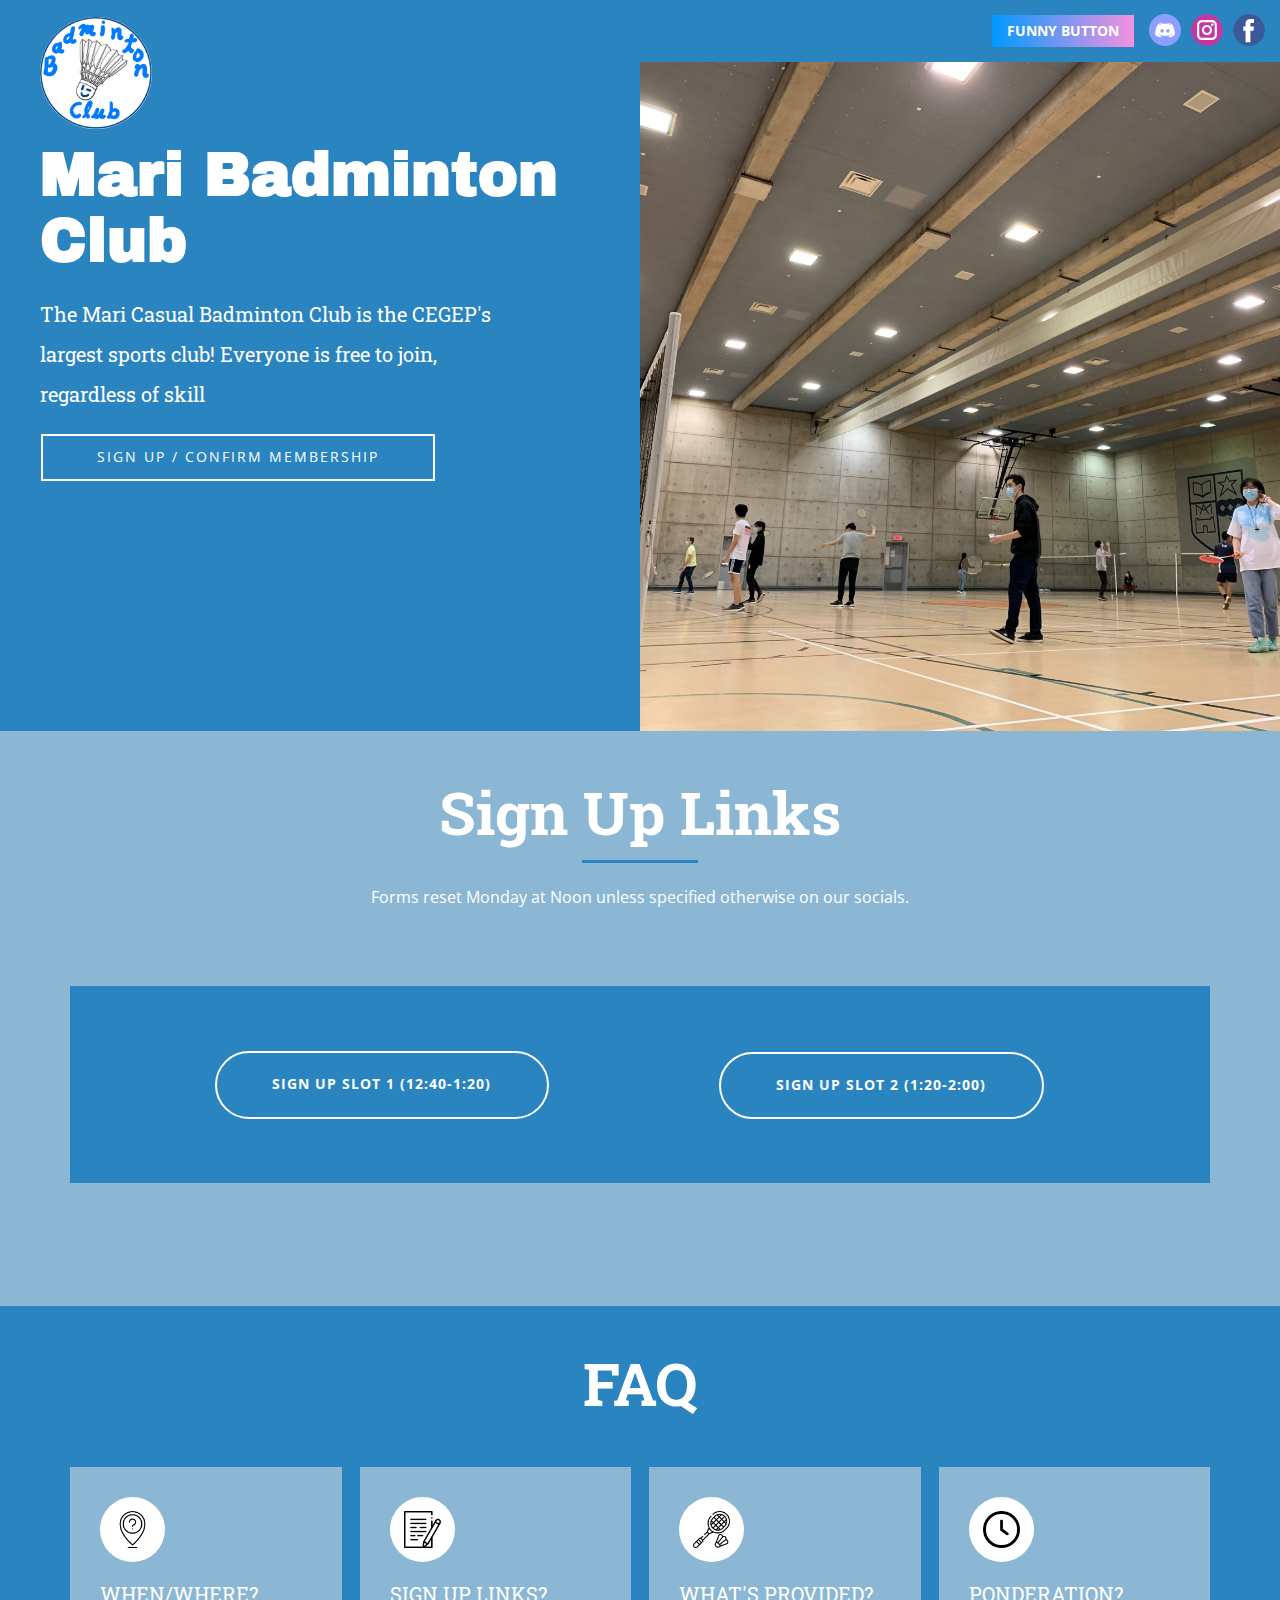
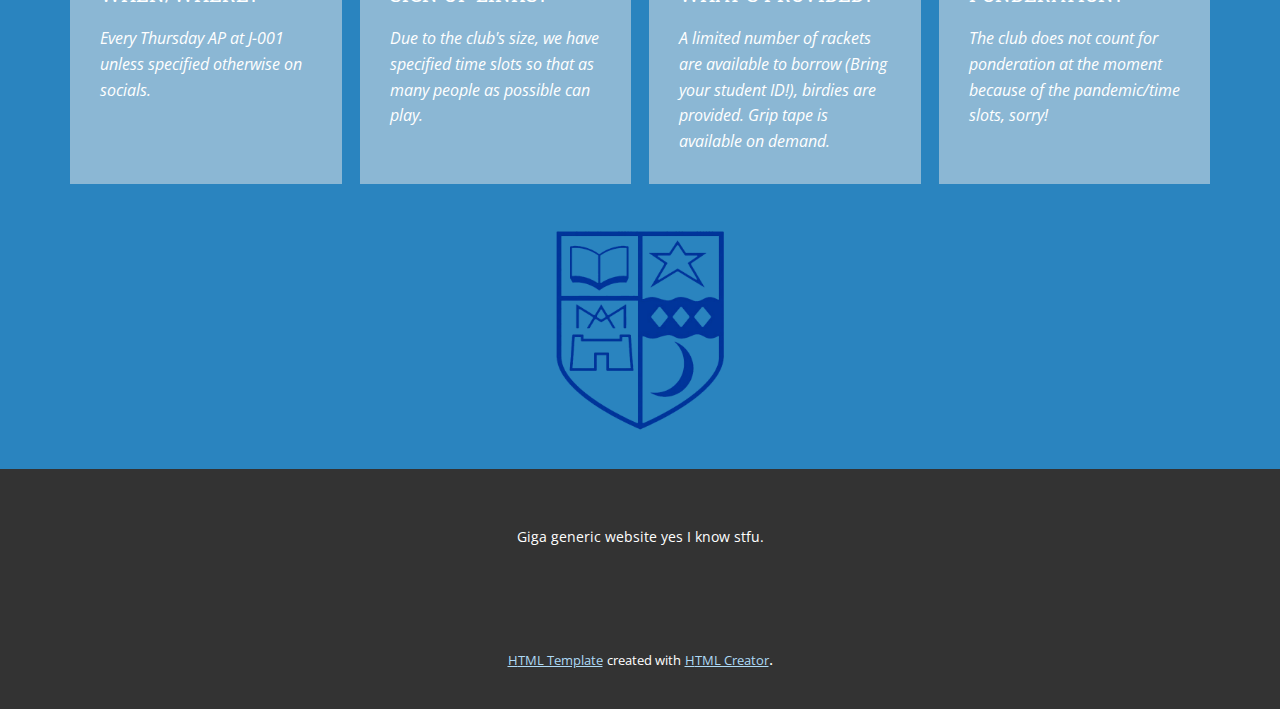
==== index.html @ ca7cb6f6 "Added FIles" ====
<!DOCTYPE html>
<html style="font-size: 16px;">
  <head>
    <meta name="viewport" content="width=device-width, initial-scale=1.0">
    <meta charset="utf-8">
    <meta name="keywords" content="Sport Club, About Gym, Our sports club is open!, Come workout with us, Membership Benefits, Contact Us">
    <meta name="description" content="">
    <meta name="page_type" content="np-template-header-footer-from-plugin">
    <title>Marianopolis Badminton Club</title>
    <link rel="stylesheet" href="nicepage.css" media="screen">
<link rel="stylesheet" href="Marianopolis-Badminton-Club.css" media="screen">
    <script class="u-script" type="text/javascript" src="jquery.js" defer=""></script>
    <script class="u-script" type="text/javascript" src="nicepage.js" defer=""></script>
    <meta name="generator" content="Nicepage 4.5.4, nicepage.com">
    <link id="u-theme-google-font" rel="stylesheet" href="https://fonts.googleapis.com/css?family=Roboto+Slab:100,200,300,400,500,600,700,800,900|Open+Sans:300,300i,400,400i,500,500i,600,600i,700,700i,800,800i">
    <link id="u-page-google-font" rel="stylesheet" href="https://fonts.googleapis.com/css?family=Archivo+Black:400">
    
    
    
    
    <script type="application/ld+json">{
		"@context": "http://schema.org",
		"@type": "Organization",
		"name": "",
		"sameAs": [
				"https://discord.gg/cXCWYd5EyZ",
				"https://instagram.com/maribadmintonclub?r=nametag",
				"https://www.facebook.com/groups/233192931981322/"
		]
}</script>
    <meta name="theme-color" content="#2a84bf">
    <meta property="og:title" content="Marianopolis Badminton Club">
    <meta property="og:type" content="website">
  </head>
  <body data-home-page="Marianopolis-Badminton-Club.html" data-home-page-title="Marianopolis Badminton Club" class="u-body u-custom-color-2 u-xl-mode"><header class="u-clearfix u-custom-color-2 u-header u-valign-middle u-header" id="sec-61e0"><div class="u-align-right u-container-style u-group u-group-1">
        <div class="u-container-layout">
          <div class="u-social-icons u-spacing-10 u-social-icons-1">
            <a class="u-social-url" target="_blank" data-type="Custom" title="Discord" href="https://discord.gg/cXCWYd5EyZ"><span class="u-file-icon u-icon u-social-custom u-social-icon u-icon-1"><img src="images/iu-21.png" alt=""></span>
            </a>
            <a class="u-social-url" title="instagram" target="_blank" href="https://instagram.com/maribadmintonclub?r=nametag"><span class="u-icon u-social-icon u-social-instagram u-icon-2"><svg class="u-svg-link" preserveAspectRatio="xMidYMin slice" viewBox="0 0 112 112" style=""><use xmlns:xlink="http://www.w3.org/1999/xlink" xlink:href="#svg-11bf"></use></svg><svg class="u-svg-content" viewBox="0 0 112 112" x="0" y="0" id="svg-11bf"><circle fill="currentColor" cx="56.1" cy="56.1" r="55"></circle><path fill="#FFFFFF" d="M55.9,38.2c-9.9,0-17.9,8-17.9,17.9C38,66,46,74,55.9,74c9.9,0,17.9-8,17.9-17.9C73.8,46.2,65.8,38.2,55.9,38.2
z M55.9,66.4c-5.7,0-10.3-4.6-10.3-10.3c-0.1-5.7,4.6-10.3,10.3-10.3c5.7,0,10.3,4.6,10.3,10.3C66.2,61.8,61.6,66.4,55.9,66.4z"></path><path fill="#FFFFFF" d="M74.3,33.5c-2.3,0-4.2,1.9-4.2,4.2s1.9,4.2,4.2,4.2s4.2-1.9,4.2-4.2S76.6,33.5,74.3,33.5z"></path><path fill="#FFFFFF" d="M73.1,21.3H38.6c-9.7,0-17.5,7.9-17.5,17.5v34.5c0,9.7,7.9,17.6,17.5,17.6h34.5c9.7,0,17.5-7.9,17.5-17.5V38.8
C90.6,29.1,82.7,21.3,73.1,21.3z M83,73.3c0,5.5-4.5,9.9-9.9,9.9H38.6c-5.5,0-9.9-4.5-9.9-9.9V38.8c0-5.5,4.5-9.9,9.9-9.9h34.5
c5.5,0,9.9,4.5,9.9,9.9V73.3z"></path></svg></span>
            </a>
            <a class="u-social-url" title="facebook" target="_blank" href="https://www.facebook.com/groups/233192931981322/"><span class="u-icon u-social-facebook u-social-icon u-icon-3"><svg class="u-svg-link" preserveAspectRatio="xMidYMin slice" viewBox="0 0 112 112" style=""><use xmlns:xlink="http://www.w3.org/1999/xlink" xlink:href="#svg-a2ab"></use></svg><svg class="u-svg-content" viewBox="0 0 112 112" x="0" y="0" id="svg-a2ab"><circle fill="currentColor" cx="56.1" cy="56.1" r="55"></circle><path fill="#FFFFFF" d="M73.5,31.6h-9.1c-1.4,0-3.6,0.8-3.6,3.9v8.5h12.6L72,58.3H60.8v40.8H43.9V58.3h-8V43.9h8v-9.2
c0-6.7,3.1-17,17-17h12.5v13.9H73.5z"></path></svg></span>
            </a>
          </div>
          <a href="https://www.youtube.com/shorts/AWOyEIuVzzQ" class="u-border-none u-btn u-button-style u-gradient u-none u-text-body-alt-color u-btn-1" target="_blank">Funny button</a>
        </div>
      </div></header> 
    <section class="u-clearfix u-valign-middle-lg u-valign-middle-xl u-section-1" id="carousel_bebf">
      <div class="u-clearfix u-expanded-width u-layout-wrap u-layout-wrap-1">
        <div class="u-layout">
          <div class="u-layout-row">
            <div class="u-container-style u-custom-color-2 u-layout-cell u-size-30-lg u-size-30-xl u-size-33-md u-size-33-sm u-size-33-xs u-layout-cell-1">
              <div class="u-container-layout u-container-layout-1">
                <div class="u-image u-image-circle u-preserve-proportions u-image-1" alt="" data-image-width="1370" data-image-height="1370"></div>
                <h1 class="u-custom-font u-text u-text-body-alt-color u-text-1">Mari Badminton Club</h1>
                <div class="u-align-left u-container-style u-group u-group-1">
                  <div class="u-container-layout">
                    <p class="u-custom-font u-heading-font u-text u-text-2">The Mari Casual Badminton Club is the CEGEP's largest sports club! Everyone is free to join, regardless of skill</p>
                    <a href="https://docs.google.com/forms/u/0/?tgif=d" class="u-border-2 u-border-active-white u-border-hover-white u-border-white u-btn u-button-style u-hover-custom-color-2 u-none u-text-active-white u-text-body-alt-color u-text-hover-white u-btn-1">Sign Up / Confirm Membership<br>
                    </a>
                  </div>
                </div>
              </div>
            </div>
            <div class="u-container-style u-image u-layout-cell u-size-27-md u-size-27-sm u-size-27-xs u-size-30-lg u-size-30-xl u-image-2" data-image-width="4032" data-image-height="3024">
              <div class="u-container-layout u-valign-bottom-md u-valign-bottom-sm u-valign-bottom-xs u-container-layout-3"></div>
            </div>
          </div>
        </div>
      </div>
    </section>
    <section class="u-align-center u-clearfix u-custom-color-3 u-section-2" id="carousel_9475">
      <div class="u-clearfix u-sheet u-sheet-1">
        <h1 class="u-text u-text-1">Sign Up Links</h1>
        <div class="u-border-3 u-border-custom-color-2 u-line u-line-horizontal u-line-1"></div>
        <p class="u-text u-text-2">Forms reset Monday at Noon unless specified otherwise on our socials.</p>
        <div class="u-custom-color-2 u-expanded-width u-shape u-shape-rectangle u-shape-1"></div>
        <div class="u-clearfix u-expanded-width-md u-expanded-width-sm u-expanded-width-xs u-gutter-30 u-layout-wrap u-layout-wrap-1">
          <div class="u-layout" style="">
            <div class="u-layout-row" style="">
              <div class="u-container-style u-layout-cell u-left-cell u-size-60 u-layout-cell-1">
                <div class="u-container-layout u-container-layout-1">
                  <a href="https://forms.gle/CXZEc7ZyULWpKuLK6" class="u-border-2 u-border-hover-white u-border-white u-btn u-btn-round u-button-style u-none u-radius-50 u-btn-1" target="_blank">Sign up slot 1 (12:40-1:20)</a>
                  <a href="https://forms.gle/Vssh97PdJcnuQFZB7" class="u-border-2 u-border-hover-white u-border-white u-btn u-btn-round u-button-style u-none u-radius-50 u-btn-2" target="_blank"> Sign up slot 2 (1:20-2:00)</a>
                </div>
              </div>
            </div>
          </div>
        </div>
      </div>
    </section>
    <section class="u-align-center u-clearfix u-custom-color-2 u-section-3" id="carousel_7eb9">
      <div class="u-clearfix u-sheet u-sheet-1">
        <h1 class="u-text u-text-1">FAQ</h1>
        <div class="u-expanded-width u-list u-list-1">
          <div class="u-repeater u-repeater-1">
            <div class="u-align-left u-container-style u-custom-color-3 u-list-item u-repeater-item u-list-item-1">
              <div class="u-container-layout u-similar-container u-container-layout-1"><span class="u-file-icon u-icon u-icon-circle u-spacing-14 u-white u-icon-1"><img src="images/309173.png" alt=""></span>
                <h5 class="u-text u-text-2">When/Where?</h5>
                <p class="u-text u-text-3">Every Thursday AP at J-001 unless specified otherwise on socials.</p>
              </div>
            </div>
            <div class="u-align-left u-container-style u-custom-color-3 u-list-item u-repeater-item u-list-item-2">
              <div class="u-container-layout u-similar-container u-container-layout-2"><span class="u-file-icon u-icon u-icon-circle u-spacing-14 u-white u-icon-2"><img src="images/3447545.png" alt=""></span>
                <h5 class="u-text u-text-4">Sign up links?</h5>
                <p class="u-text u-text-5">Due to the club's size, we have specified time slots so that as many people as possible can play.</p>
              </div>
            </div>
            <div class="u-align-left u-container-style u-custom-color-3 u-list-item u-repeater-item u-list-item-3">
              <div class="u-container-layout u-similar-container u-container-layout-3"><span class="u-file-icon u-icon u-icon-circle u-spacing-14 u-white u-icon-3"><img src="images/2633874.png" alt=""></span>
                <h5 class="u-text u-text-6">What's Provided?</h5>
                <p class="u-text u-text-7">A limited number of rackets are available to borrow (Bring your student ID!), birdies are provided. Grip tape is available on demand.</p>
              </div>
            </div>
            <div class="u-align-left u-container-style u-custom-color-3 u-list-item u-repeater-item u-list-item-4">
              <div class="u-container-layout u-similar-container u-container-layout-4"><span class="u-file-icon u-icon u-icon-circle u-spacing-14 u-white u-icon-4"><img src="images/992700.png" alt=""></span>
                <h5 class="u-text u-text-8">Ponderation?</h5>
                <p class="u-text u-text-9">The club does not count for ponderation at the moment because of the pandemic/time slots, sorry!</p>
              </div>
            </div>
          </div>
        </div>
        <img class="u-image u-image-default u-preserve-proportions u-image-1" src="images/iu-41.png" alt="" data-image-width="1280" data-image-height="1280">
      </div>
    </section>
    
    
    <footer class="u-align-center u-clearfix u-footer u-grey-80 u-footer" id="sec-41c3"><div class="u-clearfix u-sheet u-sheet-1">
        <p class="u-small-text u-text u-text-variant u-text-1">Giga generic website yes I know stfu.</p>
      </div></footer>
    <section class="u-backlink u-clearfix u-grey-80">
      <a class="u-link" href="https://nicepage.com/html-templates" target="_blank">
        <span>HTML Template</span>
      </a>
      <p class="u-text">
        <span>created with</span>
      </p>
      <a class="u-link" href="https://nicepage.com/html-website-builder" target="_blank">
        <span>HTML Creator</span>
      </a>. 
    </section><span style="height: 64px; width: 64px; margin-left: 0px; margin-right: auto; margin-top: 0px; right: 35px; bottom: 35px;" class="u-back-to-top u-border-2 u-border-white u-hidden-xs u-icon u-icon-circle u-opacity u-opacity-85 u-spacing-10 u-text-white" data-href="#">
        <svg class="u-svg-link" preserveAspectRatio="xMidYMin slice" viewBox="0 0 551.13 551.13"><use xmlns:xlink="http://www.w3.org/1999/xlink" xlink:href="#svg-1d98"></use></svg>
        <svg class="u-svg-content" enable-background="new 0 0 551.13 551.13" viewBox="0 0 551.13 551.13" xmlns="http://www.w3.org/2000/svg" id="svg-1d98"><path d="m275.565 189.451 223.897 223.897h51.668l-275.565-275.565-275.565 275.565h51.668z"></path></svg>
    </span>
  </body>
</html>
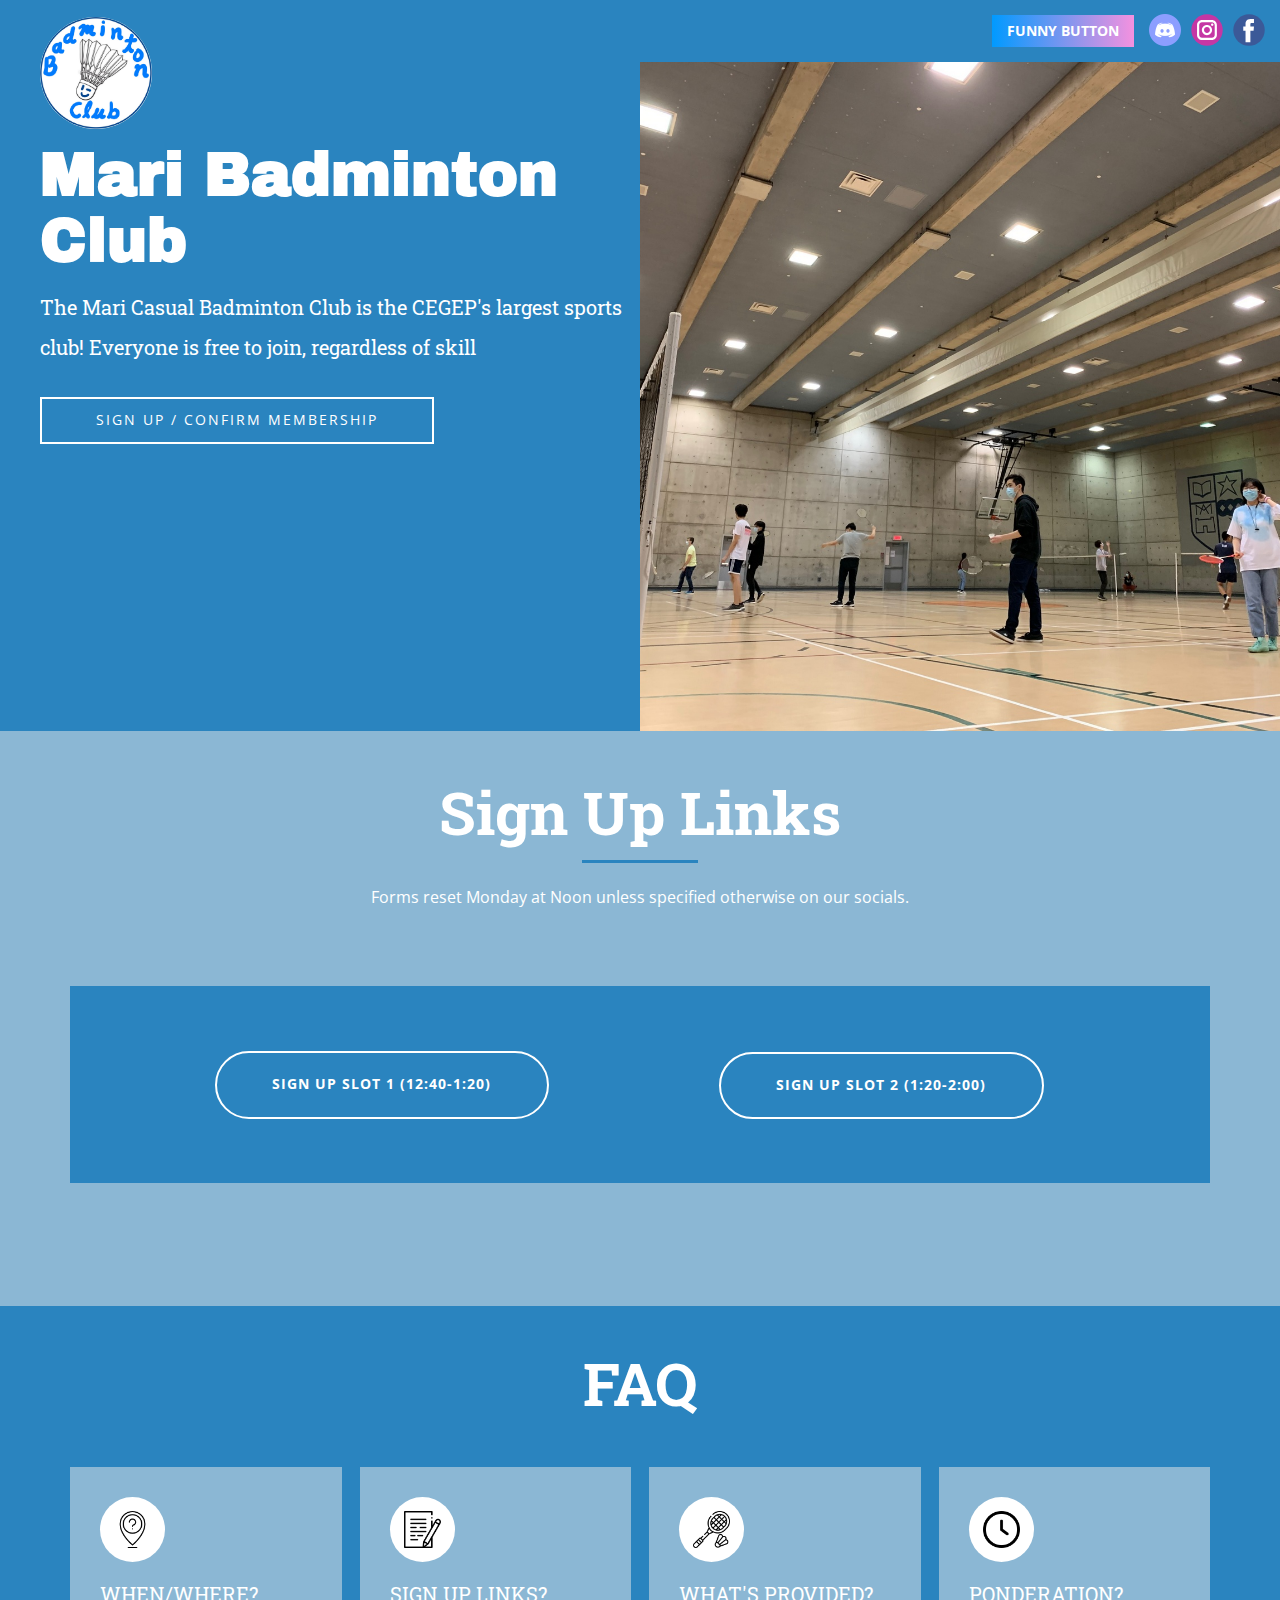
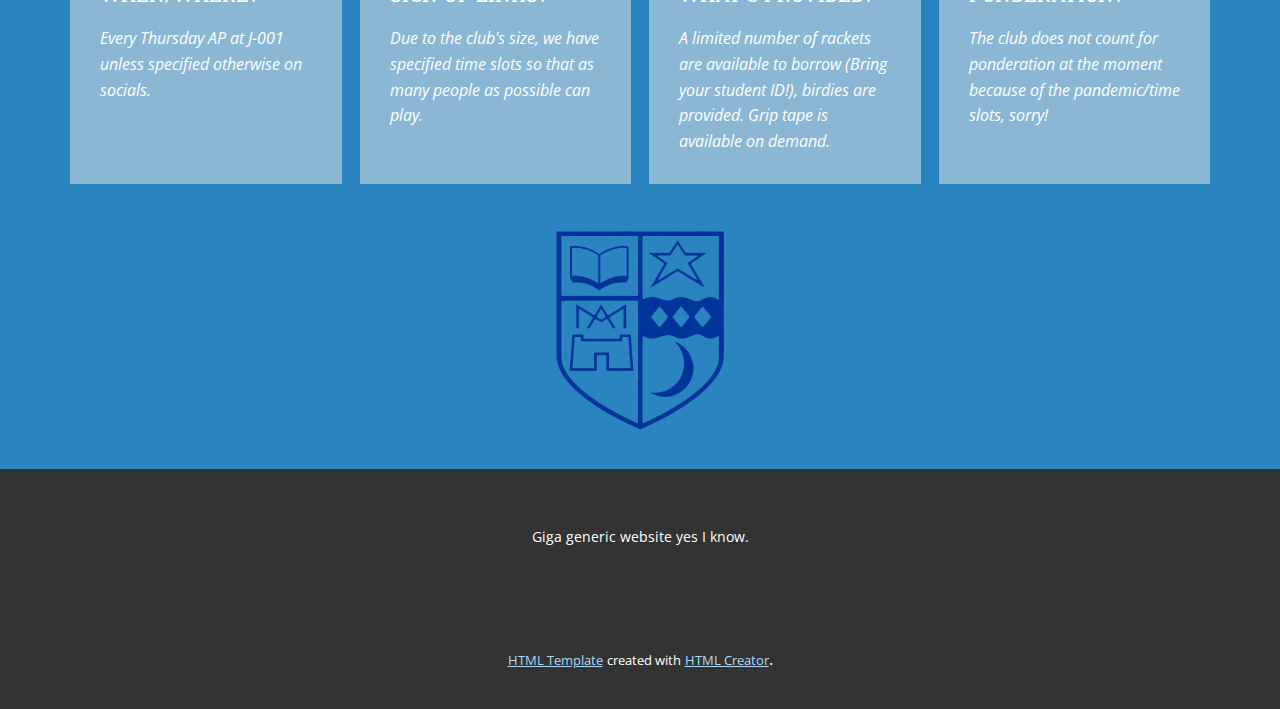
==== commit f244790e: "Optimize for phone" ====
--- a/index.html
+++ b/index.html
@@ -53,21 +53,17 @@
       <div class="u-clearfix u-expanded-width u-layout-wrap u-layout-wrap-1">
         <div class="u-layout">
           <div class="u-layout-row">
-            <div class="u-container-style u-custom-color-2 u-layout-cell u-size-30-lg u-size-30-xl u-size-33-md u-size-33-sm u-size-33-xs u-layout-cell-1">
+            <div class="u-container-style u-custom-color-2 u-layout-cell u-size-30-xl u-size-31-lg u-size-33-md u-size-33-sm u-size-33-xs u-layout-cell-1">
               <div class="u-container-layout u-container-layout-1">
                 <div class="u-image u-image-circle u-preserve-proportions u-image-1" alt="" data-image-width="1370" data-image-height="1370"></div>
-                <h1 class="u-custom-font u-text u-text-body-alt-color u-text-1">Mari Badminton Club</h1>
-                <div class="u-align-left u-container-style u-group u-group-1">
-                  <div class="u-container-layout">
-                    <p class="u-custom-font u-heading-font u-text u-text-2">The Mari Casual Badminton Club is the CEGEP's largest sports club! Everyone is free to join, regardless of skill</p>
-                    <a href="https://docs.google.com/forms/u/0/?tgif=d" class="u-border-2 u-border-active-white u-border-hover-white u-border-white u-btn u-button-style u-hover-custom-color-2 u-none u-text-active-white u-text-body-alt-color u-text-hover-white u-btn-1">Sign Up / Confirm Membership<br>
-                    </a>
-                  </div>
-                </div>
+                <h1 class="u-custom-font u-text u-text-body-alt-color u-text-default-xs u-text-1">Mari Badminton Club</h1>
+                <p class="u-custom-font u-heading-font u-text u-text-default-xs u-text-2"> The Mari Casual Badminton Club is the CEGEP's largest sports club! Everyone is free to join, regardless of skill</p>
+                <a href="https://forms.gle/B1RVdjzQc3L1shP78" class="u-border-2 u-border-active-white u-border-hover-white u-border-white u-btn u-button-style u-hover-custom-color-2 u-none u-text-active-white u-text-body-alt-color u-text-hover-white u-btn-1" target="_blank">Sign Up / Confirm Membership<br>
+                </a>
               </div>
             </div>
-            <div class="u-container-style u-image u-layout-cell u-size-27-md u-size-27-sm u-size-27-xs u-size-30-lg u-size-30-xl u-image-2" data-image-width="4032" data-image-height="3024">
-              <div class="u-container-layout u-valign-bottom-md u-valign-bottom-sm u-valign-bottom-xs u-container-layout-3"></div>
+            <div class="u-container-style u-image u-layout-cell u-size-27-md u-size-27-sm u-size-27-xs u-size-29-lg u-size-30-xl u-image-2" data-image-width="4032" data-image-height="3024">
+              <div class="u-container-layout u-valign-bottom-md u-valign-bottom-sm u-valign-bottom-xs u-container-layout-2"></div>
             </div>
           </div>
         </div>
@@ -130,7 +126,7 @@
     
     
     <footer class="u-align-center u-clearfix u-footer u-grey-80 u-footer" id="sec-41c3"><div class="u-clearfix u-sheet u-sheet-1">
-        <p class="u-small-text u-text u-text-variant u-text-1">Giga generic website yes I know stfu.</p>
+        <p class="u-small-text u-text u-text-variant u-text-1">Giga generic website yes I know.</p>
       </div></footer>
     <section class="u-backlink u-clearfix u-grey-80">
       <a class="u-link" href="https://nicepage.com/html-templates" target="_blank">
--- a/Marianopolis-Badminton-Club.css
+++ b/Marianopolis-Badminton-Club.css
@@ -26,19 +26,13 @@
 .u-section-1 .u-text-1 {
   font-family: "Archivo Black";
   font-size: 3.75rem;
-  margin: 13px 20px 0 40px;
-}
-
-.u-section-1 .u-group-1 {
-  width: 460px;
-  min-height: 186px;
-  margin: 20px auto 0 40px;
+  margin: 13px auto 0 40px;
 }
 
 .u-section-1 .u-text-2 {
   font-size: 1.25rem;
   line-height: 2;
-  margin: 0;
+  margin: 13px auto 0 40px;
 }
 
 .u-section-1 .u-btn-1 {
@@ -47,7 +41,7 @@
   font-size: 0.875rem;
   letter-spacing: 2px;
   font-weight: 400;
-  margin: 20px auto 0 1px;
+  margin: 30px auto 0 40px;
   padding: 10px 54px;
 }
 
@@ -57,7 +51,7 @@
   background-position: 50% 50%;
 }
 
-.u-section-1 .u-container-layout-3 {
+.u-section-1 .u-container-layout-2 {
   padding: 30px 0 60px;
 }
 
@@ -75,13 +69,21 @@
     min-height: 629px;
   }
 
-  .u-section-1 .u-container-layout-1 {
-    padding-left: 22px;
-    padding-right: 22px;
+  .u-section-1 .u-image-1 {
+    margin-left: 62px;
   }
 
   .u-section-1 .u-text-1 {
-    margin-right: 0;
+    margin-left: 34px;
+  }
+
+  .u-section-1 .u-text-2 {
+    margin-left: 34px;
+  }
+
+  .u-section-1 .u-btn-1 {
+    margin-top: 13px;
+    margin-left: 34px;
   }
 
   .u-section-1 .u-image-2 {
@@ -98,27 +100,28 @@
     min-height: 641px;
   }
 
-  .u-section-1 .u-container-layout-1 {
-    padding: 5px 0;
+  .u-section-1 .u-image-1 {
+    margin-top: -40px;
   }
 
   .u-section-1 .u-text-1 {
     font-size: 3rem;
-  }
-
-  .u-section-1 .u-group-1 {
-    width: 396px;
+    margin-left: 13px;
+  }
+
+  .u-section-1 .u-text-2 {
+    margin-left: 13px;
   }
 
   .u-section-1 .u-btn-1 {
-    margin-left: 0;
+    margin-left: 13px;
   }
 
   .u-section-1 .u-image-2 {
     min-height: 641px;
   }
 
-  .u-section-1 .u-container-layout-3 {
+  .u-section-1 .u-container-layout-2 {
     padding-top: 19px;
     padding-bottom: 19px;
   }
@@ -130,12 +133,11 @@
   }
 
   .u-section-1 .u-layout-cell-1 {
-    min-height: 581px;
     order: 1;
+    min-height: 100px;
   }
 
   .u-section-1 .u-container-layout-1 {
-    padding-top: 0;
     padding-left: 15px;
     padding-right: 15px;
   }
@@ -145,12 +147,11 @@
   }
 
   .u-section-1 .u-text-1 {
-    width: auto;
     margin-top: 8px;
   }
 
-  .u-section-1 .u-group-1 {
-    margin-top: 6px;
+  .u-section-1 .u-text-2 {
+    margin-top: 19px;
   }
 
   .u-section-1 .u-image-2 {
@@ -161,7 +162,7 @@
 
 @media (max-width: 575px) {
    .u-section-1 {
-    min-height: 1360px;
+    min-height: 955px;
   }
 
   .u-section-1 .u-layout-wrap-1 {
@@ -171,40 +172,40 @@
   }
 
   .u-section-1 .u-layout-cell-1 {
-    min-height: 575px;
+    min-height: 581px;
   }
 
   .u-section-1 .u-container-layout-1 {
-    padding-bottom: 0;
-    padding-left: 14px;
-    padding-right: 14px;
+    padding-left: 0;
+    padding-right: 0;
   }
 
   .u-section-1 .u-image-1 {
-    margin-top: 25px;
+    margin-top: 29px;
+    margin-left: 9px;
   }
 
   .u-section-1 .u-text-1 {
     font-size: 3.75rem;
-  }
-
-  .u-section-1 .u-group-1 {
-    width: 340px;
-    min-height: 226px;
-    margin: 50px 32px -44px auto;
+    margin-top: 11px;
+    margin-left: 22px;
+  }
+
+  .u-section-1 .u-text-2 {
+    margin-top: 36px;
+    margin-left: 22px;
   }
 
   .u-section-1 .u-btn-1 {
-    margin-right: 0;
-    padding-left: 29px;
-    padding-right: 29px;
+    margin-top: 29px;
+    margin-left: 22px;
   }
 
   .u-section-1 .u-image-2 {
-    min-height: 708px;
-  }
-
-  .u-section-1 .u-container-layout-3 {
+    min-height: 293px;
+  }
+
+  .u-section-1 .u-container-layout-2 {
     padding-left: 28px;
     padding-right: 28px;
   }
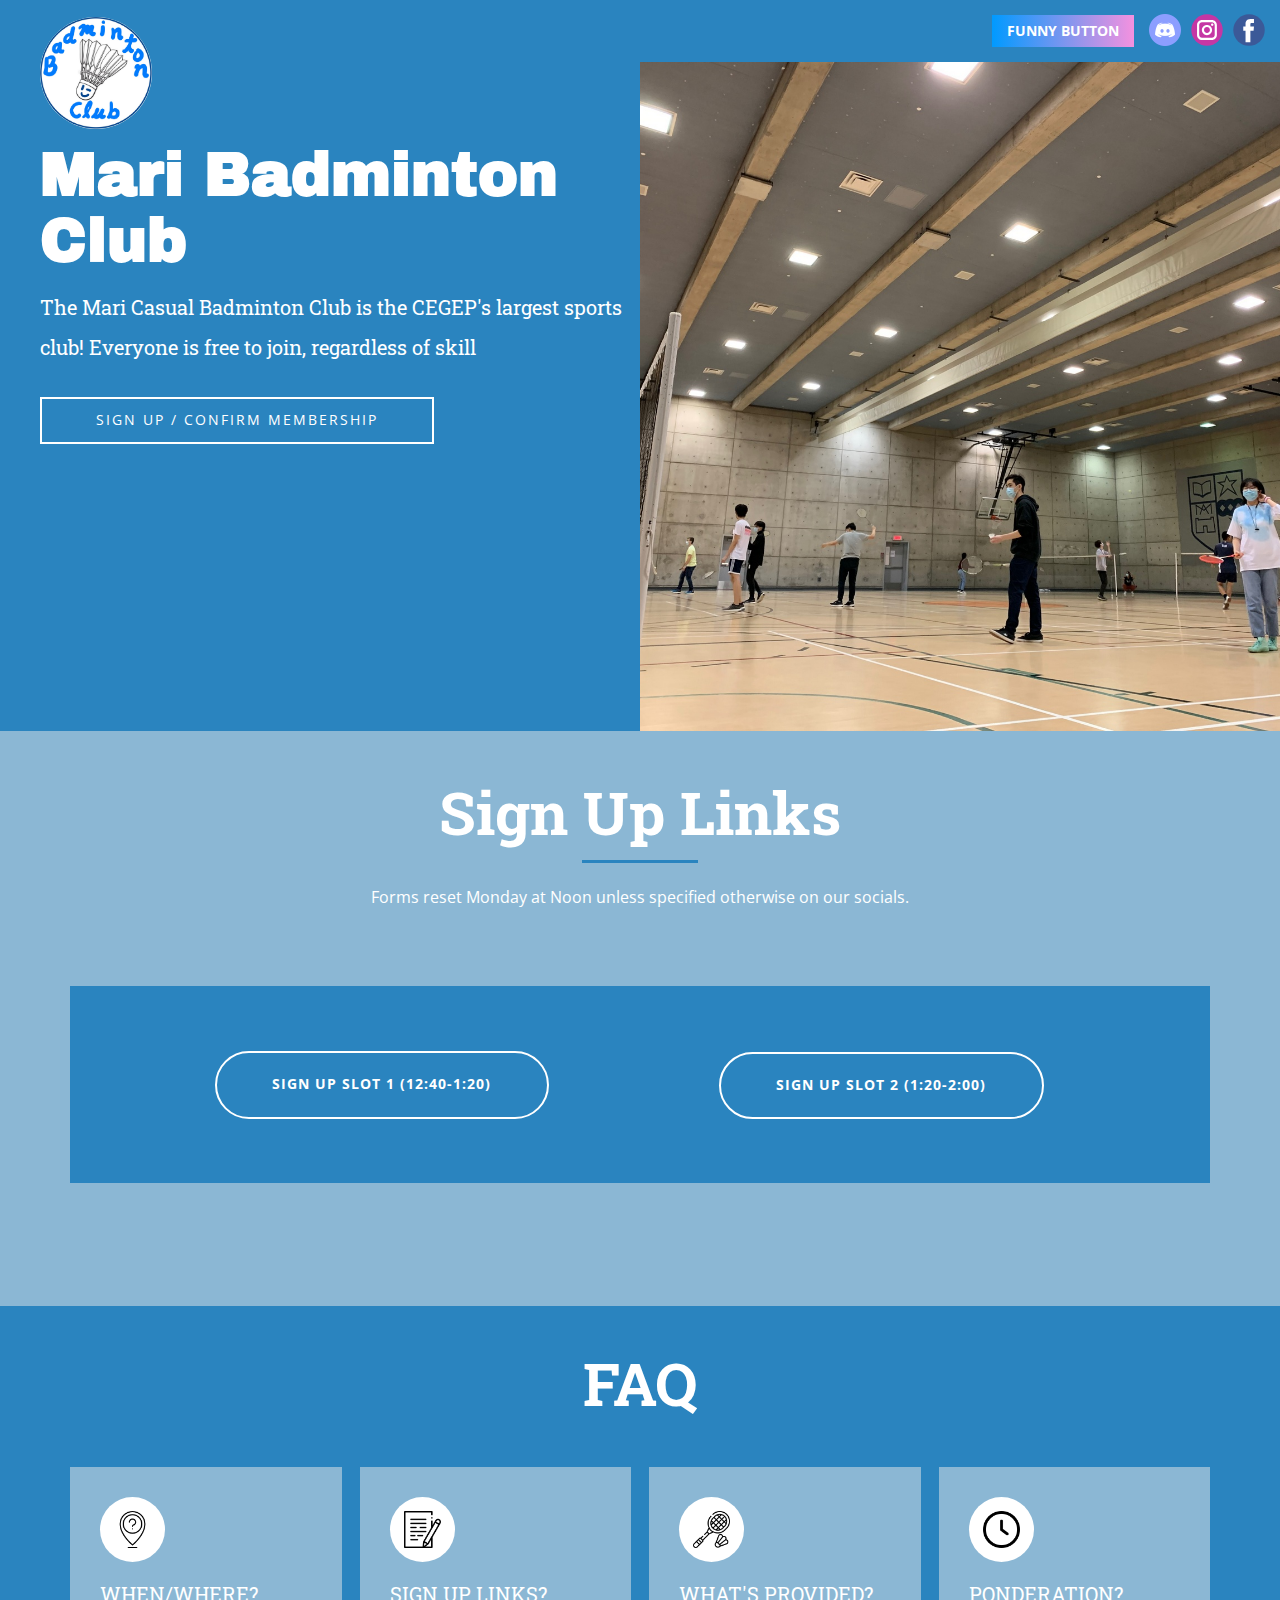
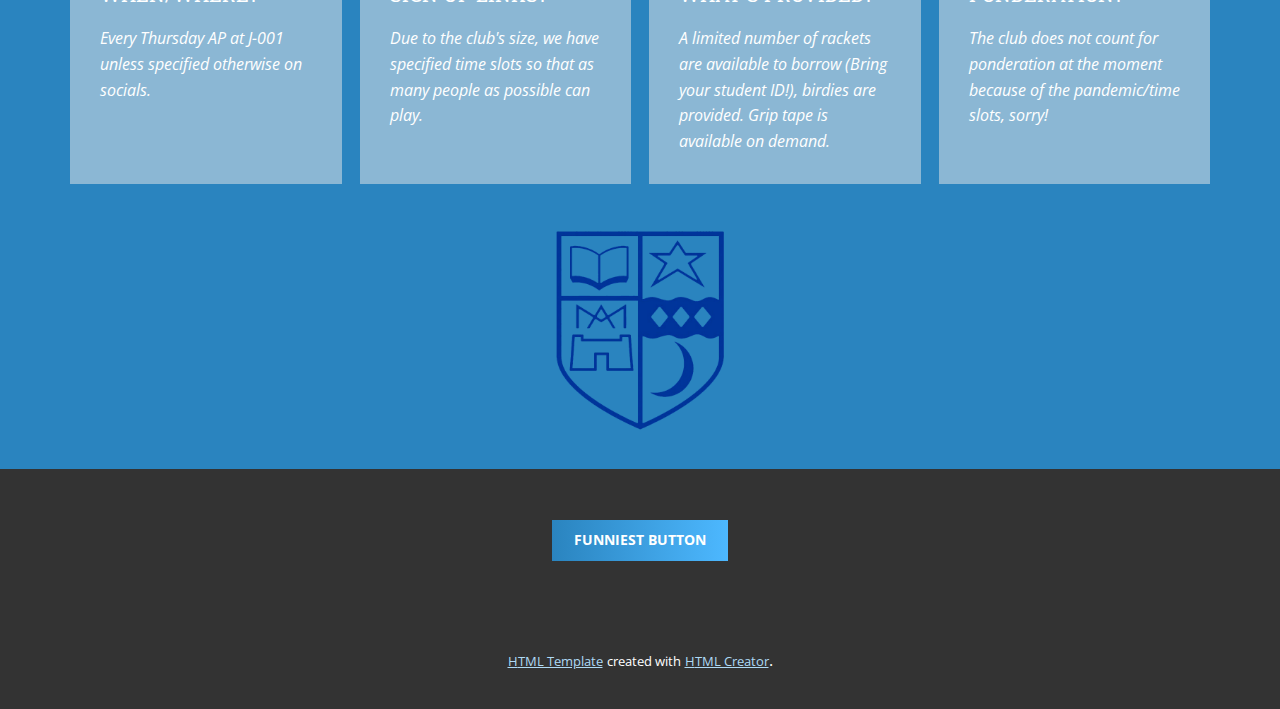
==== commit b46c79e7: "Iphone 13 mini optimization" ====
--- a/index.html
+++ b/index.html
@@ -54,10 +54,10 @@
         <div class="u-layout">
           <div class="u-layout-row">
             <div class="u-container-style u-custom-color-2 u-layout-cell u-size-30-xl u-size-31-lg u-size-33-md u-size-33-sm u-size-33-xs u-layout-cell-1">
-              <div class="u-container-layout u-container-layout-1">
-                <div class="u-image u-image-circle u-preserve-proportions u-image-1" alt="" data-image-width="1370" data-image-height="1370"></div>
+              <div class="u-container-layout u-valign-bottom-xs u-container-layout-1">
+                <div class="u-align-left-xs u-image u-image-circle u-preserve-proportions u-image-1" alt="" data-image-width="1370" data-image-height="1370"></div>
                 <h1 class="u-custom-font u-text u-text-body-alt-color u-text-default-xs u-text-1">Mari Badminton Club</h1>
-                <p class="u-custom-font u-heading-font u-text u-text-default-xs u-text-2"> The Mari Casual Badminton Club is the CEGEP's largest sports club! Everyone is free to join, regardless of skill</p>
+                <p class="u-custom-font u-heading-font u-text u-text-2"> The Mari Casual Badminton Club is the CEGEP's largest sports club! Everyone is free to join, regardless of skill</p>
                 <a href="https://forms.gle/B1RVdjzQc3L1shP78" class="u-border-2 u-border-active-white u-border-hover-white u-border-white u-btn u-button-style u-hover-custom-color-2 u-none u-text-active-white u-text-body-alt-color u-text-hover-white u-btn-1" target="_blank">Sign Up / Confirm Membership<br>
                 </a>
               </div>
@@ -125,8 +125,8 @@
     </section>
     
     
-    <footer class="u-align-center u-clearfix u-footer u-grey-80 u-footer" id="sec-41c3"><div class="u-clearfix u-sheet u-sheet-1">
-        <p class="u-small-text u-text u-text-variant u-text-1">Giga generic website yes I know.</p>
+    <footer class="u-align-center u-clearfix u-footer u-grey-80 u-footer" id="sec-41c3"><div class="u-align-left u-clearfix u-sheet u-valign-middle u-sheet-1">
+        <a href="https://www.youtube.com/watch?v=dQw4w9WgXcQ" class="u-btn u-button-style u-gradient u-none u-text-body-alt-color u-btn-1" target="_blank">Funniest button</a>
       </div></footer>
     <section class="u-backlink u-clearfix u-grey-80">
       <a class="u-link" href="https://nicepage.com/html-templates" target="_blank">
--- a/nicepage.css
+++ b/nicepage.css
@@ -37106,34 +37106,20 @@
   min-height: 142px;
 }
 
-.u-footer .u-text-1 {
-  width: 417px;
-  margin: 57px auto 41px;
-}
-@media (max-width: 1199px) {
-  .u-footer .u-sheet-1 {
-    min-height: 99px;
-  }
-}
-@media (max-width: 991px) {
-  .u-footer .u-sheet-1 {
-    min-height: 76px;
-  }
-}
-@media (max-width: 767px) {
-  .u-footer .u-sheet-1 {
-    min-height: 57px;
-  }
-}
-@media (max-width: 575px) {
-  .u-footer .u-sheet-1 {
-    min-height: 36px;
-  }
+.u-footer .u-btn-1 {
+  background-image: linear-gradient(to right, #2a84bf, #4db8ff);
+  border-style: none;
+  font-weight: 700;
+  text-transform: uppercase;
+  font-size: 0.875rem;
+  letter-spacing: 0px;
+  margin: 51px auto;
+  padding: 9px 22px;
+}
 
-  .u-footer .u-text-1 {
-    width: 340px;
-  }
-}
+
+
+
 
  /*begin-variables base-font-size*/ 
  html { font-size: 16px; }
--- a/Marianopolis-Badminton-Club.css
+++ b/Marianopolis-Badminton-Club.css
@@ -181,24 +181,28 @@
   }
 
   .u-section-1 .u-image-1 {
-    margin-top: 29px;
-    margin-left: 9px;
+    margin-top: 0;
+    margin-left: 22px;
   }
 
   .u-section-1 .u-text-1 {
     font-size: 3.75rem;
-    margin-top: 11px;
+    margin-top: 18px;
     margin-left: 22px;
   }
 
   .u-section-1 .u-text-2 {
-    margin-top: 36px;
+    width: auto;
+    margin-top: 22px;
+    margin-right: 37px;
     margin-left: 22px;
   }
 
   .u-section-1 .u-btn-1 {
-    margin-top: 29px;
+    margin-top: 43px;
     margin-left: 22px;
+    padding-right: 12px;
+    padding-left: 11px;
   }
 
   .u-section-1 .u-image-2 {
@@ -418,7 +422,7 @@
     margin-bottom: -42px;
   }
 }.u-section-3 .u-sheet-1 {
-  min-height: 735px;
+  min-height: 760px;
 }
 
 .u-section-3 .u-text-1 {
@@ -557,14 +561,6 @@
     min-height: 876px;
   }
 
-  .u-section-3 .u-text-1 {
-    margin-top: 63px;
-  }
-
-  .u-section-3 .u-list-1 {
-    margin-top: 74px;
-  }
-
   .u-section-3 .u-repeater-1 {
     min-height: 239px;
   }
@@ -575,14 +571,6 @@
     min-height: 976px;
   }
 
-  .u-section-3 .u-text-1 {
-    margin-top: 16px;
-  }
-
-  .u-section-3 .u-list-1 {
-    margin-top: 38px;
-  }
-
   .u-section-3 .u-repeater-1 {
     grid-template-columns: calc(50% - 9px) calc(50% - 9px);
   }
@@ -593,10 +581,6 @@
     min-height: 1020px;
   }
 
-  .u-section-3 .u-text-1 {
-    margin-top: 60px;
-  }
-
   .u-section-3 .u-container-layout-1 {
     padding-left: 10px;
     padding-right: 10px;
@@ -624,14 +608,7 @@
   }
 
   .u-section-3 .u-text-1 {
-    width: auto;
-    margin-top: 39px;
-    margin-left: 0;
-    margin-right: 0;
-  }
-
-  .u-section-3 .u-list-1 {
-    margin-top: 41px;
+    width: 340px;
   }
 
   .u-section-3 .u-repeater-1 {
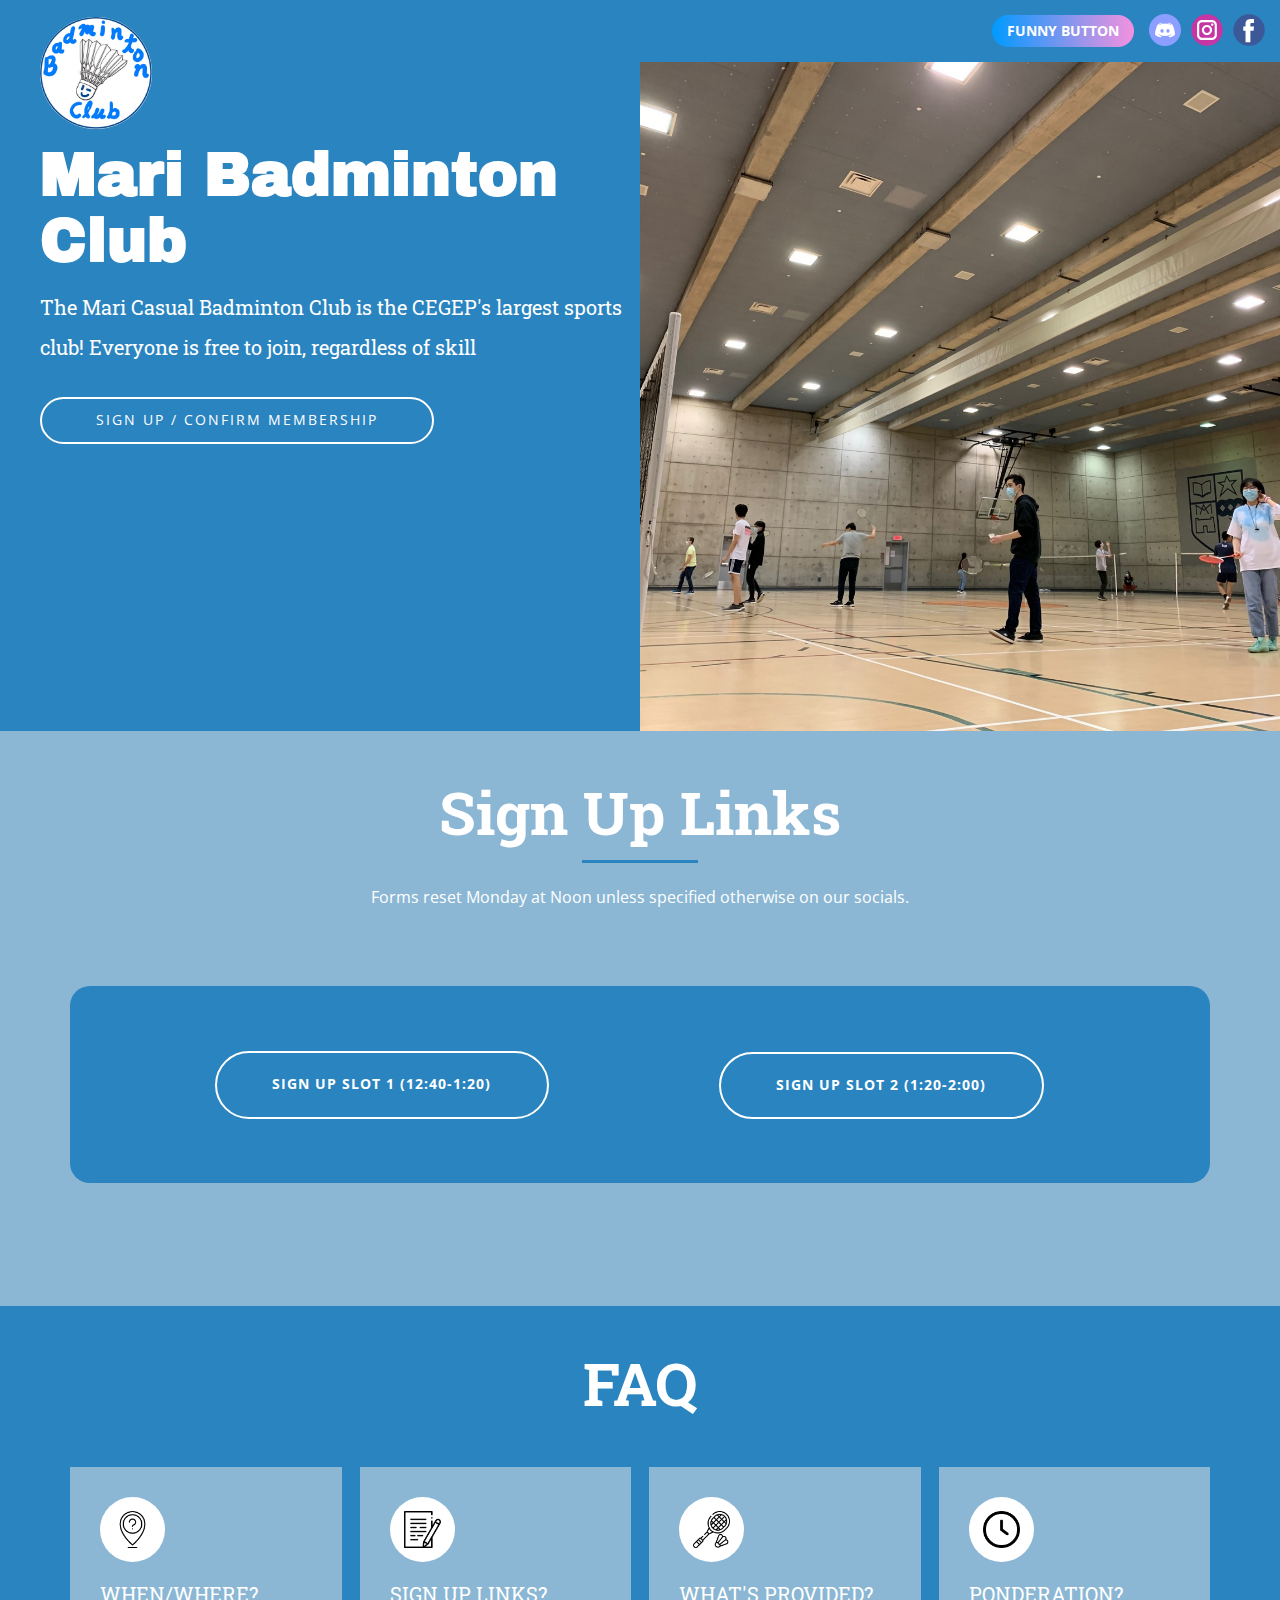
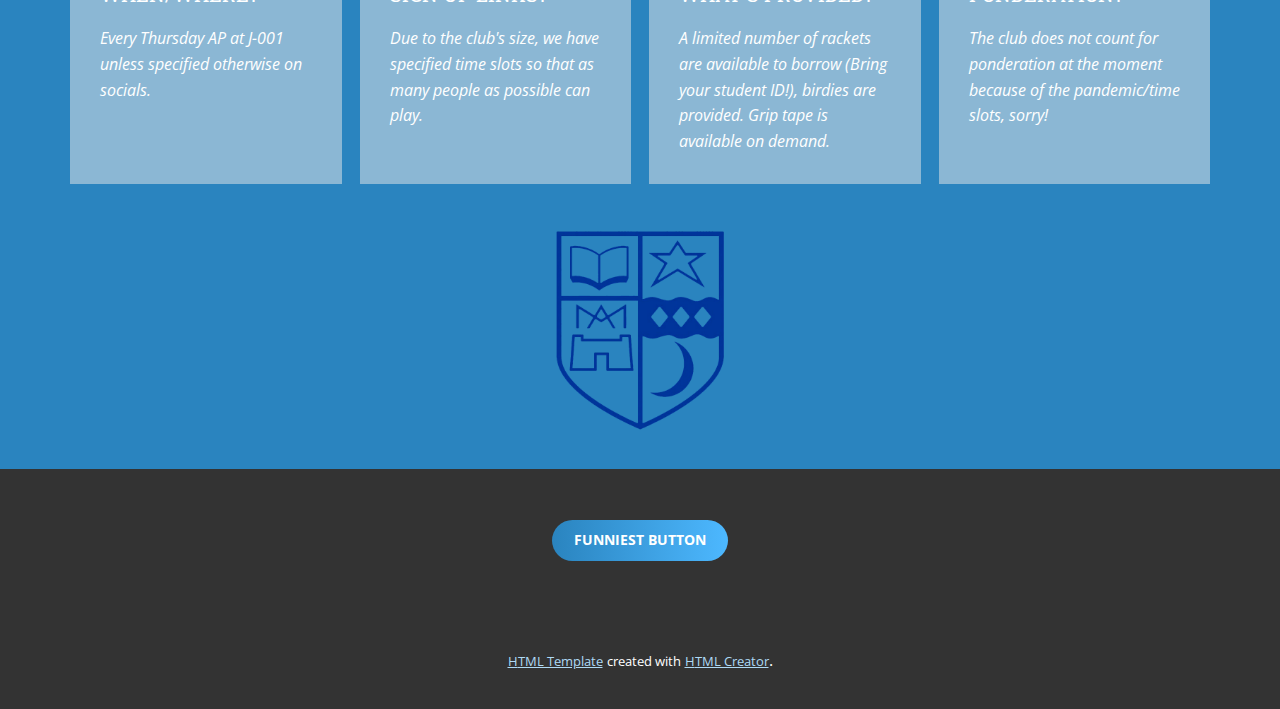
==== commit ce5fb9d4: "Optimization for phones" ====
--- a/index.html
+++ b/index.html
@@ -46,7 +46,7 @@
 c0-6.7,3.1-17,17-17h12.5v13.9H73.5z"></path></svg></span>
             </a>
           </div>
-          <a href="https://www.youtube.com/shorts/AWOyEIuVzzQ" class="u-border-none u-btn u-button-style u-gradient u-none u-text-body-alt-color u-btn-1" target="_blank">Funny button</a>
+          <a href="https://www.youtube.com/shorts/AWOyEIuVzzQ" class="u-border-none u-btn u-btn-round u-button-style u-gradient u-none u-radius-50 u-text-body-alt-color u-btn-1" target="_blank">Funny button</a>
         </div>
       </div></header> 
     <section class="u-clearfix u-valign-middle-lg u-valign-middle-xl u-section-1" id="carousel_bebf">
@@ -56,9 +56,9 @@
             <div class="u-container-style u-custom-color-2 u-layout-cell u-size-30-xl u-size-31-lg u-size-33-md u-size-33-sm u-size-33-xs u-layout-cell-1">
               <div class="u-container-layout u-valign-bottom-xs u-container-layout-1">
                 <div class="u-align-left-xs u-image u-image-circle u-preserve-proportions u-image-1" alt="" data-image-width="1370" data-image-height="1370"></div>
-                <h1 class="u-custom-font u-text u-text-body-alt-color u-text-default-xs u-text-1">Mari Badminton Club</h1>
+                <h1 class="u-custom-font u-text u-text-body-alt-color u-text-1">Mari Badminton Club</h1>
                 <p class="u-custom-font u-heading-font u-text u-text-2"> The Mari Casual Badminton Club is the CEGEP's largest sports club! Everyone is free to join, regardless of skill</p>
-                <a href="https://forms.gle/B1RVdjzQc3L1shP78" class="u-border-2 u-border-active-white u-border-hover-white u-border-white u-btn u-button-style u-hover-custom-color-2 u-none u-text-active-white u-text-body-alt-color u-text-hover-white u-btn-1" target="_blank">Sign Up / Confirm Membership<br>
+                <a href="https://forms.gle/B1RVdjzQc3L1shP78" class="u-border-2 u-border-active-white u-border-hover-white u-border-white u-btn u-btn-round u-button-style u-hover-custom-color-2 u-none u-radius-50 u-text-active-white u-text-body-alt-color u-text-hover-white u-btn-1" target="_blank">Sign Up / Confirm Membership<br>
                 </a>
               </div>
             </div>
@@ -74,7 +74,7 @@
         <h1 class="u-text u-text-1">Sign Up Links</h1>
         <div class="u-border-3 u-border-custom-color-2 u-line u-line-horizontal u-line-1"></div>
         <p class="u-text u-text-2">Forms reset Monday at Noon unless specified otherwise on our socials.</p>
-        <div class="u-custom-color-2 u-expanded-width u-shape u-shape-rectangle u-shape-1"></div>
+        <div class="u-custom-color-2 u-expanded-width u-radius-20 u-shape u-shape-round u-shape-1"></div>
         <div class="u-clearfix u-expanded-width-md u-expanded-width-sm u-expanded-width-xs u-gutter-30 u-layout-wrap u-layout-wrap-1">
           <div class="u-layout" style="">
             <div class="u-layout-row" style="">
@@ -126,7 +126,7 @@
     
     
     <footer class="u-align-center u-clearfix u-footer u-grey-80 u-footer" id="sec-41c3"><div class="u-align-left u-clearfix u-sheet u-valign-middle u-sheet-1">
-        <a href="https://www.youtube.com/watch?v=dQw4w9WgXcQ" class="u-btn u-button-style u-gradient u-none u-text-body-alt-color u-btn-1" target="_blank">Funniest button</a>
+        <a href="https://www.youtube.com/watch?v=dQw4w9WgXcQ" class="u-btn u-btn-round u-button-style u-gradient u-none u-radius-50 u-text-body-alt-color u-btn-1" target="_blank">Funniest button</a>
       </div></footer>
     <section class="u-backlink u-clearfix u-grey-80">
       <a class="u-link" href="https://nicepage.com/html-templates" target="_blank">
--- a/Marianopolis-Badminton-Club.css
+++ b/Marianopolis-Badminton-Club.css
@@ -70,7 +70,7 @@
   }
 
   .u-section-1 .u-image-1 {
-    margin-left: 62px;
+    margin-left: 34px;
   }
 
   .u-section-1 .u-text-1 {
@@ -134,7 +134,7 @@
 
   .u-section-1 .u-layout-cell-1 {
     order: 1;
-    min-height: 100px;
+    min-height: 350px;
   }
 
   .u-section-1 .u-container-layout-1 {
@@ -143,11 +143,12 @@
   }
 
   .u-section-1 .u-image-1 {
-    margin-top: 20px;
+    margin-top: 13px;
+    margin-left: 13px;
   }
 
   .u-section-1 .u-text-1 {
-    margin-top: 8px;
+    margin-top: 15px;
   }
 
   .u-section-1 .u-text-2 {
@@ -162,17 +163,17 @@
 
 @media (max-width: 575px) {
    .u-section-1 {
-    min-height: 955px;
+    min-height: 752px;
   }
 
   .u-section-1 .u-layout-wrap-1 {
-    margin-bottom: 60px;
+    margin-bottom: 45px;
     margin-right: initial;
     margin-left: initial;
   }
 
   .u-section-1 .u-layout-cell-1 {
-    min-height: 581px;
+    min-height: 453px;
   }
 
   .u-section-1 .u-container-layout-1 {
@@ -186,21 +187,23 @@
   }
 
   .u-section-1 .u-text-1 {
-    font-size: 3.75rem;
+    width: auto;
     margin-top: 18px;
+    margin-right: 104px;
     margin-left: 22px;
+    font-size: 2.25rem;
   }
 
   .u-section-1 .u-text-2 {
     width: auto;
     margin-top: 22px;
-    margin-right: 37px;
     margin-left: 22px;
+    margin-right: 22px;
   }
 
   .u-section-1 .u-btn-1 {
     margin-top: 43px;
-    margin-left: 22px;
+    margin-left: auto;
     padding-right: 12px;
     padding-left: 11px;
   }
@@ -397,11 +400,11 @@
   }
 
   .u-section-2 .u-shape-1 {
-    margin-top: 69px;
+    margin-top: 73px;
   }
 
   .u-section-2 .u-layout-wrap-1 {
-    margin-top: -285px;
+    margin-top: -289px;
     width: auto;
     margin-right: initial;
     margin-left: initial;
